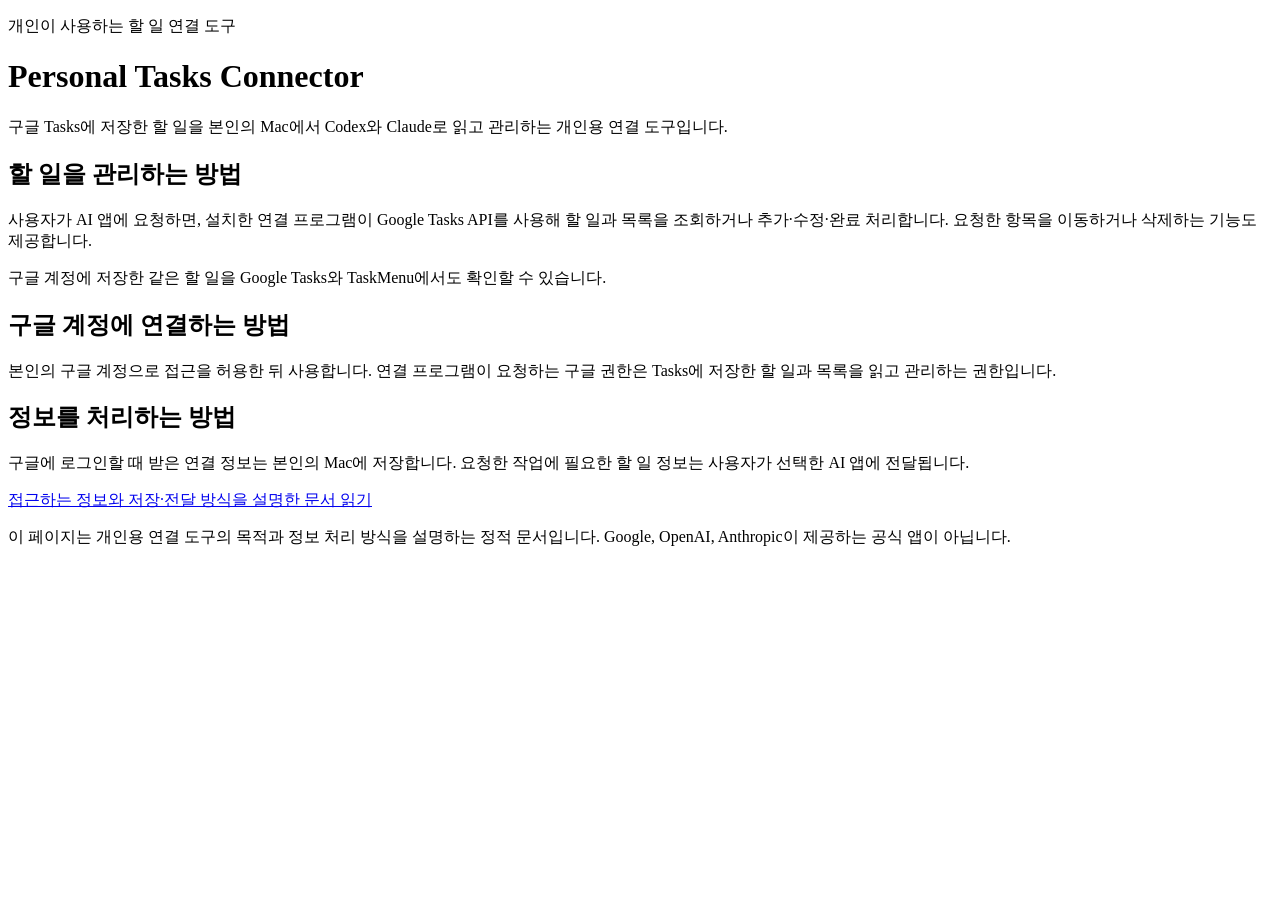
==== index.html @ 68b2f7e8 "Add index.html for the personal Tasks connector" ====
<!doctype html>
<html lang="ko">
<head>
  <meta charset="utf-8">
  <meta name="viewport" content="width=device-width,initial-scale=1">
  <title>Personal Tasks Connector</title>
  <link rel="stylesheet" href="style.css">
</head>
<body>
<main>
  <p class="eyebrow">개인이 사용하는 할 일 연결 도구</p>
  <h1>Personal Tasks Connector</h1>
  <p>구글 Tasks에 저장한 할 일을 본인의 Mac에서 Codex와 Claude로 읽고 관리하는 개인용 연결 도구입니다.</p>
  <h2>할 일을 관리하는 방법</h2>
  <p>사용자가 AI 앱에 요청하면, 설치한 연결 프로그램이 Google Tasks API를 사용해 할 일과 목록을 조회하거나 추가·수정·완료 처리합니다. 요청한 항목을 이동하거나 삭제하는 기능도 제공합니다.</p>
  <p>구글 계정에 저장한 같은 할 일을 Google Tasks와 TaskMenu에서도 확인할 수 있습니다.</p>
  <h2>구글 계정에 연결하는 방법</h2>
  <p>본인의 구글 계정으로 접근을 허용한 뒤 사용합니다. 연결 프로그램이 요청하는 구글 권한은 Tasks에 저장한 할 일과 목록을 읽고 관리하는 권한입니다.</p>
  <h2>정보를 처리하는 방법</h2>
  <p>구글에 로그인할 때 받은 연결 정보는 본인의 Mac에 저장합니다. 요청한 작업에 필요한 할 일 정보는 사용자가 선택한 AI 앱에 전달됩니다.</p>
  <p><a href="privacy.html">접근하는 정보와 저장·전달 방식을 설명한 문서 읽기</a></p>
  <footer>이 페이지는 개인용 연결 도구의 목적과 정보 처리 방식을 설명하는 정적 문서입니다. Google, OpenAI, Anthropic이 제공하는 공식 앱이 아닙니다.</footer>
</main>
</body>
</html>
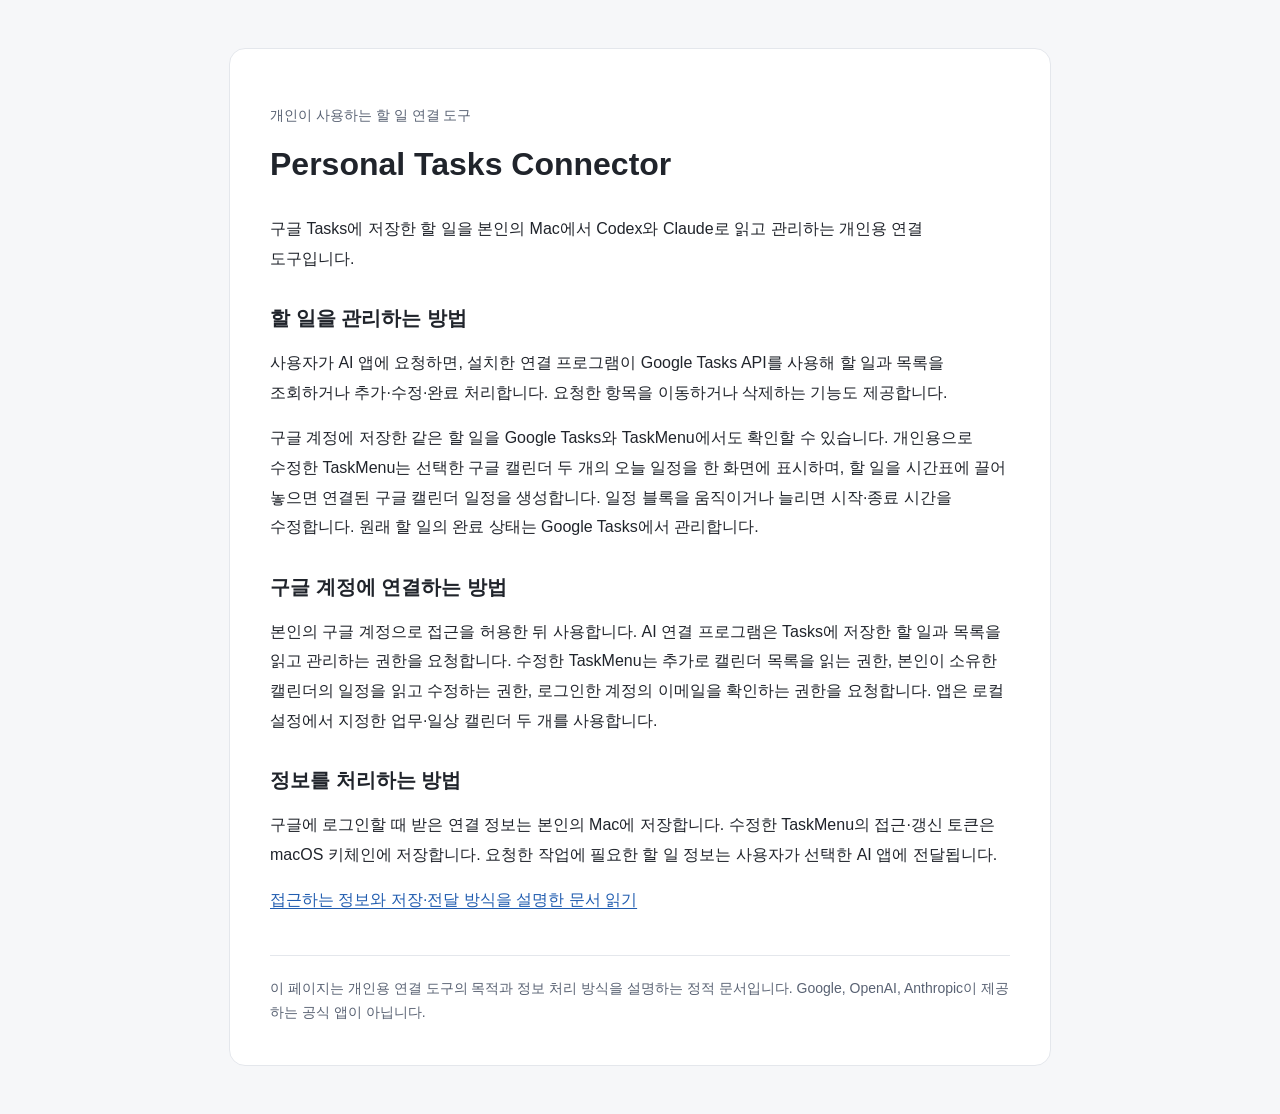
==== commit eaf16b2d: "Describe personal TaskMenu calendar scheduling and data handling" ====
--- a/index.html
+++ b/index.html
@@ -13,11 +13,11 @@
   <p>구글 Tasks에 저장한 할 일을 본인의 Mac에서 Codex와 Claude로 읽고 관리하는 개인용 연결 도구입니다.</p>
   <h2>할 일을 관리하는 방법</h2>
   <p>사용자가 AI 앱에 요청하면, 설치한 연결 프로그램이 Google Tasks API를 사용해 할 일과 목록을 조회하거나 추가·수정·완료 처리합니다. 요청한 항목을 이동하거나 삭제하는 기능도 제공합니다.</p>
-  <p>구글 계정에 저장한 같은 할 일을 Google Tasks와 TaskMenu에서도 확인할 수 있습니다.</p>
+  <p>구글 계정에 저장한 같은 할 일을 Google Tasks와 TaskMenu에서도 확인할 수 있습니다. 개인용으로 수정한 TaskMenu는 선택한 구글 캘린더 두 개의 오늘 일정을 한 화면에 표시하며, 할 일을 시간표에 끌어 놓으면 연결된 구글 캘린더 일정을 생성합니다. 일정 블록을 움직이거나 늘리면 시작·종료 시간을 수정합니다. 원래 할 일의 완료 상태는 Google Tasks에서 관리합니다.</p>
   <h2>구글 계정에 연결하는 방법</h2>
-  <p>본인의 구글 계정으로 접근을 허용한 뒤 사용합니다. 연결 프로그램이 요청하는 구글 권한은 Tasks에 저장한 할 일과 목록을 읽고 관리하는 권한입니다.</p>
+  <p>본인의 구글 계정으로 접근을 허용한 뒤 사용합니다. AI 연결 프로그램은 Tasks에 저장한 할 일과 목록을 읽고 관리하는 권한을 요청합니다. 수정한 TaskMenu는 추가로 캘린더 목록을 읽는 권한, 본인이 소유한 캘린더의 일정을 읽고 수정하는 권한, 로그인한 계정의 이메일을 확인하는 권한을 요청합니다. 앱은 로컬 설정에서 지정한 업무·일상 캘린더 두 개를 사용합니다.</p>
   <h2>정보를 처리하는 방법</h2>
-  <p>구글에 로그인할 때 받은 연결 정보는 본인의 Mac에 저장합니다. 요청한 작업에 필요한 할 일 정보는 사용자가 선택한 AI 앱에 전달됩니다.</p>
+  <p>구글에 로그인할 때 받은 연결 정보는 본인의 Mac에 저장합니다. 수정한 TaskMenu의 접근·갱신 토큰은 macOS 키체인에 저장합니다. 요청한 작업에 필요한 할 일 정보는 사용자가 선택한 AI 앱에 전달됩니다.</p>
   <p><a href="privacy.html">접근하는 정보와 저장·전달 방식을 설명한 문서 읽기</a></p>
   <footer>이 페이지는 개인용 연결 도구의 목적과 정보 처리 방식을 설명하는 정적 문서입니다. Google, OpenAI, Anthropic이 제공하는 공식 앱이 아닙니다.</footer>
 </main>
--- a/style.css
+++ b/style.css
@@ -0,0 +1,11 @@
+:root { color-scheme: light dark; font-family: -apple-system, BlinkMacSystemFont, "Segoe UI", sans-serif; }
+body { margin: 0; color: #20242b; background: #f6f7f9; }
+main { max-width: 740px; margin: 48px auto; padding: 40px; background: #fff; border: 1px solid #e4e7ec; border-radius: 16px; }
+h1 { font-size: 32px; line-height: 1.35; margin: 12px 0 28px; }
+h2 { font-size: 20px; margin: 32px 0 12px; }
+p { line-height: 1.85; word-break: keep-all; }
+a { color: #215db0; text-underline-offset: 3px; }
+.eyebrow, footer { color: #596273; font-size: 14px; }
+footer { margin-top: 40px; border-top: 1px solid #e4e7ec; padding-top: 20px; line-height: 1.75; }
+@media (max-width: 800px) { main { margin: 16px; padding: 24px; } h1 { font-size: 28px; } }
+@media (prefers-color-scheme: dark) { body { color: #e9edf3; background: #13161b; } main { background: #1c222a; border-color: #343c48; } a { color: #9fc5ff; } .eyebrow, footer { color: #abb6c5; } footer { border-color: #343c48; } }
